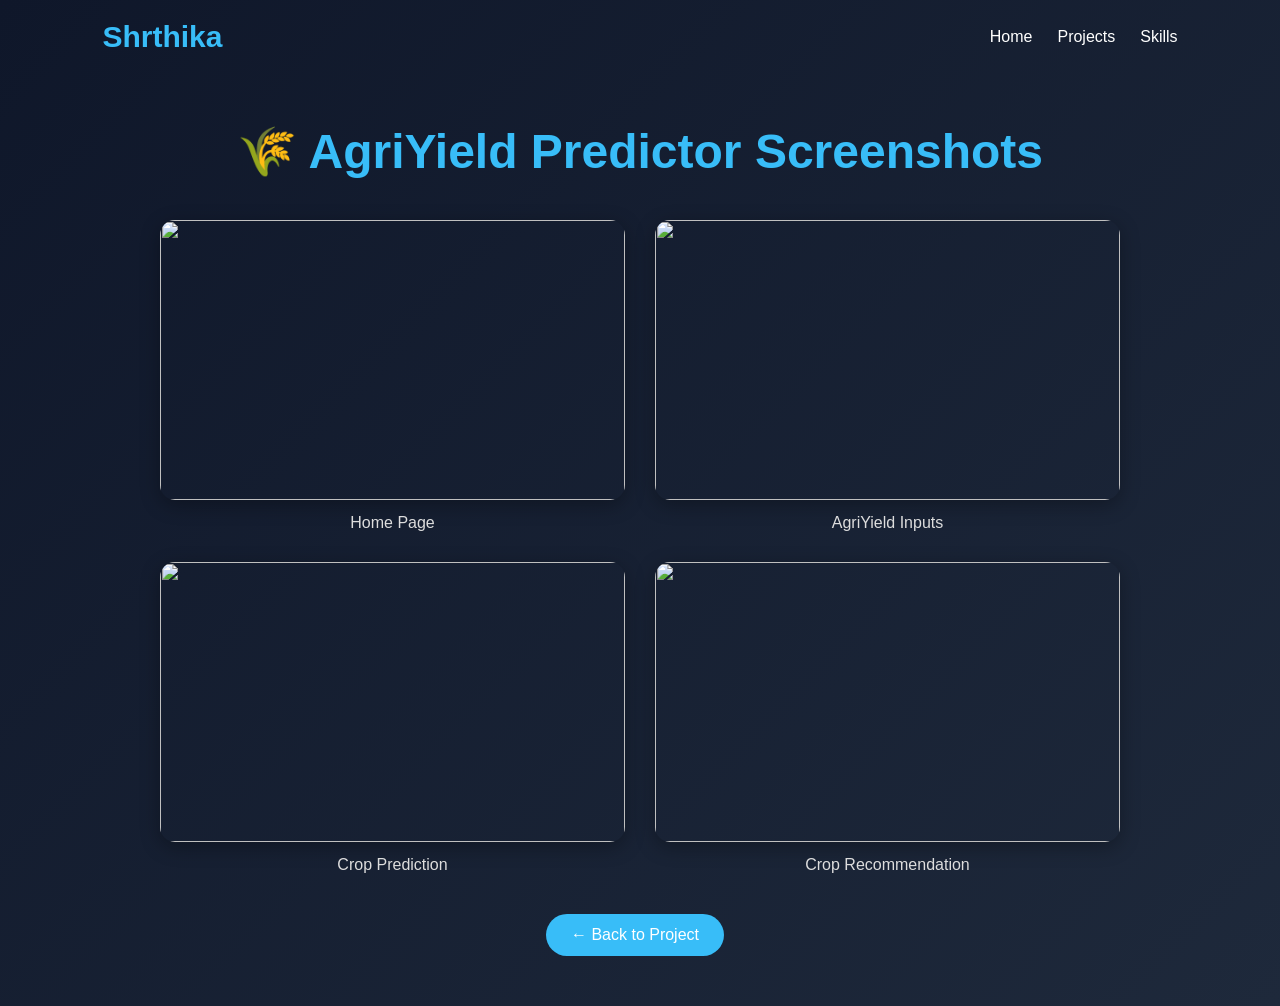
==== agriyield-screenshots.html @ 509ce6a2 "Create agriyield-screenshots.html" ====
<!DOCTYPE html>
<html lang="en">
<head>
    <meta charset="UTF-8">
    <meta name="viewport" content="width=device-width, initial-scale=1.0">
    <title>AgriYield Screenshots</title>
    <link rel="stylesheet" href="style.css">
</head>
<body>

<header>
    <nav>
        <h2 class="logo">Shrthika</h2>
        <ul>
            <li><a href="index.html">Home</a></li>
            <li><a href="projects.html">Projects</a></li>
            <li><a href="skills.html">Skills</a></li>
        </ul>
    </nav>
</header>

<div class="project-page">

    <h1 class="project-title">
         🌾 AgriYield Predictor Screenshots
    </h1>

   <div class="gallery">

    <div class="gallery-item">
        <img src="images/agriyield-home.png">
        <p>Home Page</p>
    </div>

    <div class="gallery-item">
        <img src="images/agriyield-input.jpg">
        <p>AgriYield Inputs</p>
    </div>

    <div class="gallery-item">
        <img src="images/agriyield-prediction.jpg">
        <p>Crop Prediction</p>
    </div>

    <div class="gallery-item">
        <img src="images/agriyield-recommendation.png">
        <p>Crop Recommendation</p>
    </div>

</div>
    <a href="agriyield.html" class="btn">
        ← Back to Project
    </a>

</div>

</body>
</html>
---- style.css ----
*{
    margin:0;
    padding:0;
    box-sizing:border-box;
    font-family:'Poppins',sans-serif;
}

body{
    background:linear-gradient(135deg,#0f172a,#1e293b);
    color:white;
    min-height:100vh;
}

header{
    padding:20px 8%;
}

nav{
    display:flex;
    justify-content:space-between;
    align-items:center;
}

.logo{
    font-size:30px;
    color:#38bdf8;
}

nav ul{
    display:flex;
    list-style:none;
}

nav ul li{
    margin-left:25px;
}

nav ul li a{
    text-decoration:none;
    color:white;
    transition:0.3s;
}

nav ul li a:hover{
    color:#38bdf8;
}

.hero{
    display:flex;
    justify-content:space-between;
    align-items:center;
    padding:80px 8%;
}

.content{
    max-width:600px;
}

.content h1{
    font-size:60px;
    margin-bottom:10px;
}

.content span{
    color:#38bdf8;
}

.content h3{
    font-size:28px;
    margin-bottom:20px;
    color:#cbd5e1;
}

.content p{
    line-height:1.8;
    margin-bottom:30px;
    color:#d1d5db;
}

.btn{
    display:inline-block;
    padding:12px 25px;
    background:#38bdf8;
    color:white;
    text-decoration:none;
    border-radius:30px;
    margin-right:10px;
    transition:0.3s;
}

.btn:hover{
    transform:translateY(-3px);
}

.secondary{
    background:transparent;
    border:2px solid #38bdf8;
}

.image img{
    width:350px;
    animation:float 3s ease-in-out infinite;
}

@keyframes float{
    0%{transform:translateY(0);}
    50%{transform:translateY(-15px);}
    100%{transform:translateY(0);}
}

@media(max-width:900px){
    .hero{
        flex-direction:column-reverse;
        text-align:center;
    }

    .image img{
        width:250px;
        margin-bottom:30px;
    }

    .content h1{
        font-size:40px;
    }
}

/* ===== SECTION TITLES ===== */

.section-title{
    text-align:center;
    font-size:40px;
    color:#38bdf8;
    margin:50px 0 30px;
}

/* ===== SKILLS SECTION ===== */

.skills-container{
    display:flex;
    flex-wrap:wrap;
    justify-content:center;
    gap:20px;
    padding:20px;
}

.card{
    background:#1e293b;
    color:white;
    width:280px;
    padding:20px;
    border-radius:15px;
    box-shadow:0 5px 15px rgba(0,0,0,0.3);
    transition:0.3s;
}

.card:hover{
    transform:translateY(-8px);
}

.card h3{
    color:#38bdf8;
    margin-bottom:10px;
}

.card p{
    line-height:1.6;
}

/* ===== PROJECT SECTION ===== */

.projects-container{
    display:flex;
    flex-wrap:wrap;
    justify-content:center;
    gap:25px;
    padding:20px;
}

.project-card{
    background:#1e293b;
    color:white;
    width:350px;
    padding:25px;
    border-radius:15px;
    box-shadow:0 5px 15px rgba(0,0,0,0.3);
    transition:0.3s;
}

.project-card:hover{
    transform:translateY(-10px);
}

.project-card h2{
    color:#38bdf8;
    margin-bottom:15px;
}

.project-card p{
    line-height:1.7;
    margin-bottom:15px;
}

.project-card a{
    text-decoration:none;
    background:#38bdf8;
    color:white;
    padding:10px 18px;
    border-radius:25px;
    display:inline-block;
}

/* ===== FEATURED PROJECT ===== */

.featured{
    border:2px solid #22c55e;
}

/* ===== MOBILE ===== */

@media(max-width:768px){

    .card,
    .project-card{
        width:90%;
    }

}
/* PROJECT PAGE */

.project-page{
    max-width:1000px;
    margin:auto;
    padding:50px 20px;
    text-align:center;
}

.project-title{
    color:#38bdf8;
    font-size:48px;
    margin-bottom:20px;
}

.project-description{
    max-width:800px;
    margin:0 auto 40px;
    font-size:20px;
    line-height:1.8;
}

.project-grid{
    display:flex;
    gap:30px;
    justify-content:center;
    flex-wrap:wrap;
}

.detail-card{
    background:#1e293b;
    width:420px;
    padding:25px;
    border-radius:15px;
    box-shadow:0 5px 15px rgba(0,0,0,0.3);
    text-align:left;
}

.detail-card h2{
    color:#38bdf8;
    margin-bottom:15px;
}

.detail-card ul{
    padding-left:20px;
    line-height:2;
}

.development-status{
    color:#22c55e;
    font-size:22px;
    font-weight:bold;
    margin:40px 0 20px;
}
/* CONTACT PAGE */

.detail-card a{
    color:#38bdf8;
    text-decoration:none;
    font-weight:bold;
}

.detail-card a:hover{
    text-decoration:underline;
}
.project-image{
    width:100%;
    max-width:900px;
    display:block;
    margin:30px auto;
    border-radius:15px;
    box-shadow:0 5px 15px rgba(0,0,0,0.3);
}
.button-group{
    display:flex;
    justify-content:center;
    gap:20px;
    margin-top:30px;
    flex-wrap:wrap;
}
.gallery{
    display:grid;
    grid-template-columns:repeat(2, 1fr);
    gap:30px;
    max-width:1000px;
    margin:40px auto;
}

.gallery img{
    width:100%;
    height:280px;
    object-fit:cover;
    border-radius:15px;
    box-shadow:0 5px 20px rgba(0,0,0,0.3);
}
.gallery{
    display:grid !important;
    grid-template-columns:repeat(2, 1fr) !important;
}
.gallery img:hover{
    transform:scale(1.03);
}
.gallery-item{
    text-align:center;
}

.gallery-item p{
    margin-top:10px;
    font-size:16px;
    color:#ddd;
}
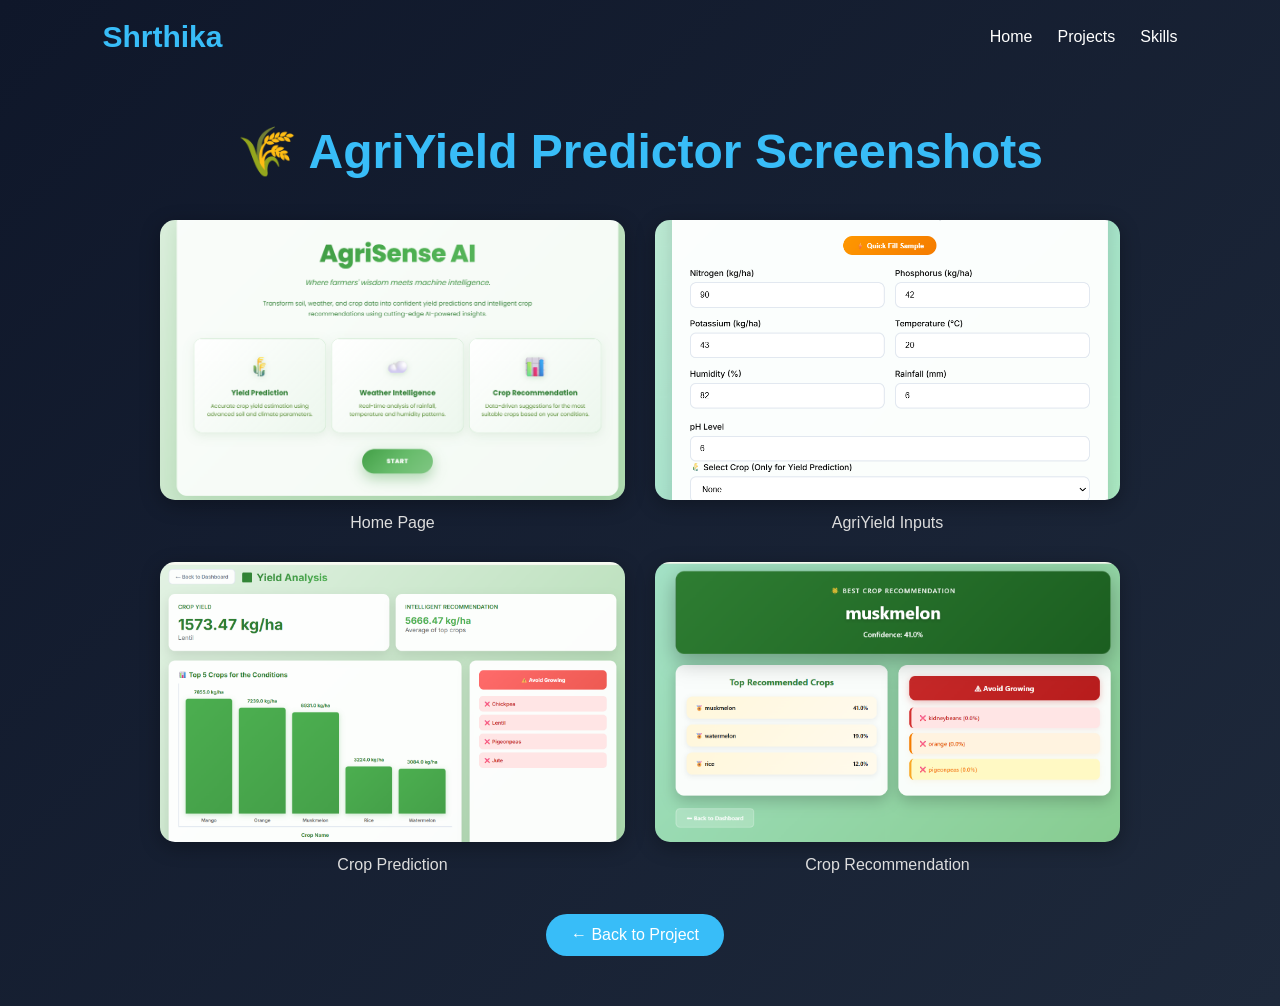
==== commit 7eb4db38: "Update image file extensions from .jpg to .png" ====
--- a/agriyield-screenshots.html
+++ b/agriyield-screenshots.html
@@ -35,12 +35,12 @@
     </div>
 
     <div class="gallery-item">
-        <img src="images/agriyield-input.jpg">
+        <img src="images/agriyield-input.png">
         <p>AgriYield Inputs</p>
     </div>
 
     <div class="gallery-item">
-        <img src="images/agriyield-prediction.jpg">
+        <img src="images/agriyield-prediction.png">
         <p>Crop Prediction</p>
     </div>
 
